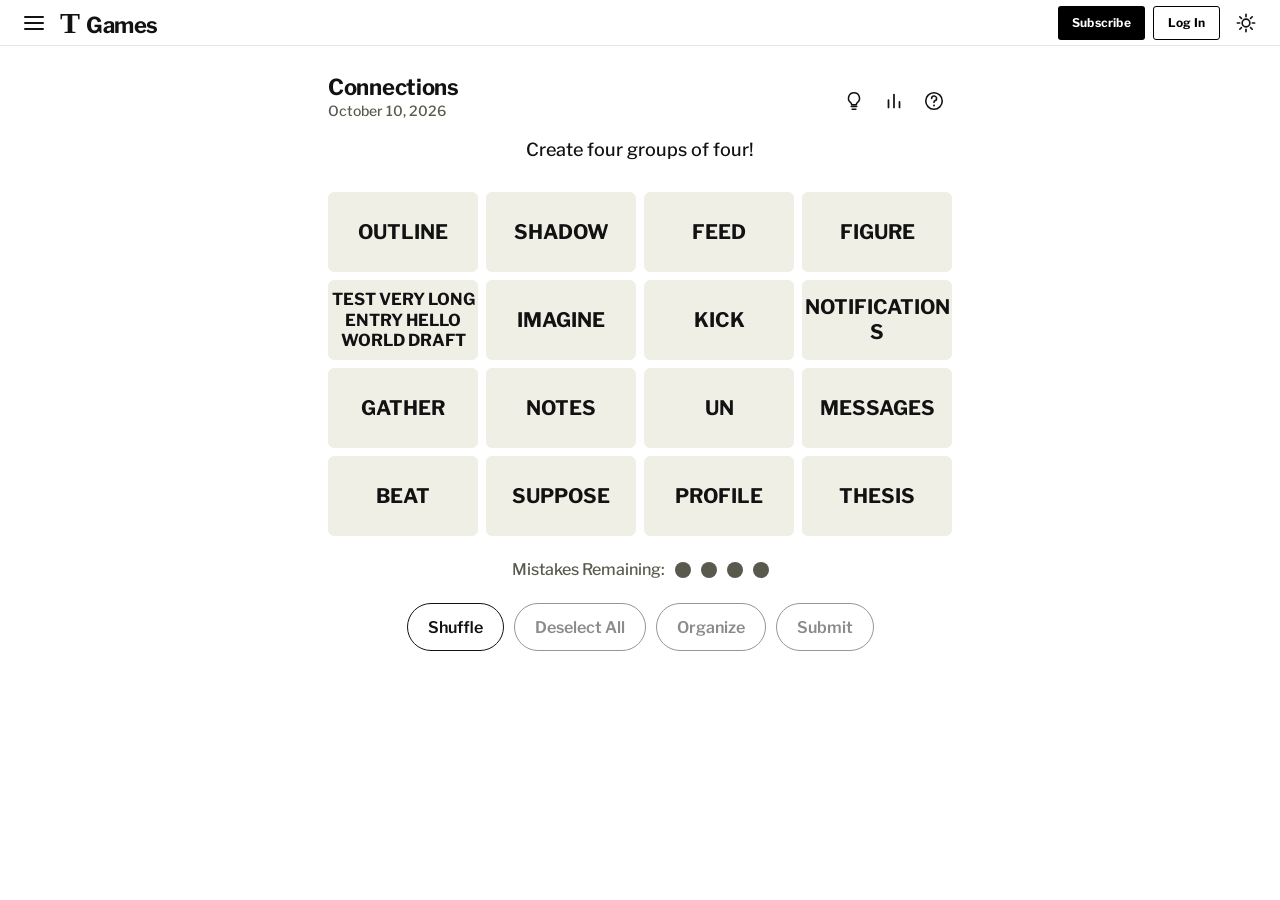
==== index.html @ 7b5198d8 "Add organize control, duplicate guess handling, and update mistake dot rendering Summary of changes:" ====
<!DOCTYPE html>
<html lang="en">
<head>
  <meta charset="UTF-8">
  <meta name="viewport" content="width=device-width, initial-scale=1">
  <title>Connections — The New York Times</title>
  <link rel="stylesheet" href="styles.css">
</head>
<body>
  <header class="topbar">
    <div class="topbar__left">
      <button class="iconbtn" aria-label="Sections menu">
        <svg viewBox="0 0 24 24" width="24" height="24" aria-hidden="true"><path d="M3 6h18M3 12h18M3 18h18" fill="none" stroke="currentColor" stroke-width="2" stroke-linecap="round"/></svg>
      </button>
      <a class="wordmark" href="#">
        <span class="wordmark__t">T</span>
        <span class="wordmark__games">Games</span>
      </a>
    </div>
    <div class="topbar__right">
      <a class="btn btn--subscribe" href="#">Subscribe</a>
      <a class="btn btn--login" href="#">Log In</a>
      <button class="iconbtn" aria-label="Display settings">
        <svg viewBox="0 0 24 24" width="22" height="22" aria-hidden="true"><circle cx="12" cy="12" r="4.2" fill="none" stroke="currentColor" stroke-width="1.8"/><path d="M12 2.5v2.6M12 18.9v2.6M2.5 12h2.6M18.9 12h2.6M5.2 5.2l1.8 1.8M17 17l1.8 1.8M18.8 5.2L17 7M7 17l-1.8 1.8" stroke="currentColor" stroke-width="1.8" stroke-linecap="round"/></svg>
      </button>
    </div>
  </header>

  <main class="page">
    <div class="game-head">
      <div class="game-head__meta">
        <h1 class="game-head__title">Connections</h1>
        <p class="game-head__date" id="date">October 10, 2026</p>
      </div>
      <div class="game-head__actions">
        <button class="iconbtn" aria-label="Hint">
          <svg viewBox="0 0 24 24" width="22" height="22" aria-hidden="true"><path d="M9 18h6M10 21h4M12 3a6 6 0 0 0-3.6 10.8c.6.5 1 1.3 1 2.2h5.2c0-.9.4-1.7 1-2.2A6 6 0 0 0 12 3Z" fill="none" stroke="currentColor" stroke-width="1.7" stroke-linecap="round" stroke-linejoin="round"/></svg>
        </button>
        <button class="iconbtn" aria-label="Statistics">
          <svg viewBox="0 0 24 24" width="22" height="22" aria-hidden="true"><path d="M6 19V11M12 19V5M18 19v-6" fill="none" stroke="currentColor" stroke-width="1.9" stroke-linecap="round"/></svg>
        </button>
        <button class="iconbtn" aria-label="How to play">
          <svg viewBox="0 0 24 24" width="22" height="22" aria-hidden="true"><circle cx="12" cy="12" r="9" fill="none" stroke="currentColor" stroke-width="1.7"/><path d="M9.4 9.3a2.7 2.7 0 1 1 3.6 2.5c-.7.3-1 .9-1 1.6v.3" fill="none" stroke="currentColor" stroke-width="1.7" stroke-linecap="round"/><circle cx="12" cy="17" r="1.05" fill="currentColor"/></svg>
        </button>
      </div>
    </div>

    <article class="board">
      <h2 class="board__prompt">Create four groups of four!</h2>
      <form id="game" class="board__form" autocomplete="off">
        <div class="stack">
          <div id="solved" class="solvedstack" aria-live="polite"></div>
          <div id="tiles" class="grid" role="group" aria-label="Select four items that share something in common"></div>
        </div>
      </form>
      <section class="mistakes">
        <span class="mistakes__label">Mistakes Remaining:</span>
        <span id="dots" class="mistakes__dots" aria-hidden="true"></span>
      </section>
      <section class="controls">
        <button type="button" id="shuffle" class="pill pill--active">Shuffle</button>
        <button type="button" id="deselect" class="pill" disabled>Deselect All</button>
        <button type="button" id="organize" class="pill" disabled>Organize</button>
        <button type="button" id="submit" class="pill" disabled>Submit</button>
      </section>
    </article>
  </main>

  <div id="toast" class="toast" role="status"></div>

  <script type="module" src="app.js"></script>
</body>
</html>
---- styles.css ----
@font-face{font-family:'nyt-franklin';src:url('fonts/franklin/franklin-normal-400.woff2') format('woff2');font-weight:400;font-style:normal;font-display:swap}
@font-face{font-family:'nyt-franklin';src:url('fonts/franklin/franklin-normal-500.woff2') format('woff2');font-weight:500;font-style:normal;font-display:swap}
@font-face{font-family:'nyt-franklin';src:url('fonts/franklin/franklin-normal-600.woff2') format('woff2');font-weight:600;font-style:normal;font-display:swap}
@font-face{font-family:'nyt-franklin';src:url('fonts/franklin/franklin-normal-700.woff2') format('woff2');font-weight:700;font-style:normal;font-display:swap}
@font-face{font-family:'Libre Franklin';src:url('fonts/libre-franklin/libre-franklin.woff2') format('woff2');font-weight:100 900;font-style:normal;font-display:swap}

:root{
  --franklin:'nyt-franklin','Libre Franklin',Arial,Helvetica,sans-serif;
  --board:624px;
  --tile-bg:#EFEFE6;
  --tile-fg:#121212;
  --tile-sel:#5A594E;
  --tile-sel-fg:#F8F8F8;
  --ink:#121212;
  --muted:#5A594E;
  --muted-2:#8B8B8B;
  --line:#979797;
  --hair:#E6E6E1;
}

*{box-sizing:border-box}
html,body{margin:0;padding:0}
body{
  background:#fff;
  color:var(--ink);
  font-family:var(--franklin);
  -webkit-font-smoothing:antialiased;
  text-rendering:optimizeLegibility;
}
button{font-family:inherit}

/* ---------- top bar ---------- */
.topbar{
  display:flex;align-items:center;justify-content:space-between;
  padding:0 16px;height:46px;border-bottom:1px solid var(--hair);
}
.topbar__left,.topbar__right{display:flex;align-items:center;gap:8px}
.iconbtn{
  display:inline-flex;align-items:center;justify-content:center;
  width:36px;height:36px;border:0;border-radius:50%;background:none;color:var(--ink);
  cursor:pointer;
}
.iconbtn:hover{background:#f2f2f0}
.wordmark{display:flex;align-items:baseline;gap:7px;text-decoration:none;color:var(--ink)}
.wordmark__t{
  font-family:Georgia,'Times New Roman',serif;font-weight:700;font-size:30px;line-height:1;
  letter-spacing:-1px;
}
.wordmark__games{font-family:var(--franklin);font-weight:700;font-size:22px;letter-spacing:-.5px}
.btn{
  display:inline-flex;align-items:center;justify-content:center;
  height:34px;padding:0 14px;border-radius:3px;text-decoration:none;
  font-size:12px;font-weight:700;letter-spacing:.2px;
}
.btn--subscribe{background:#000;color:#fff}
.btn--login{border:1px solid #000;color:#000;background:#fff}

/* ---------- layout ---------- */
.page{width:min(624px,calc(100% - 32px));margin:0 auto;padding:16px 0 64px}
.game-head{display:flex;align-items:flex-end;justify-content:space-between;margin:12px 0 20px}
.game-head__meta{margin:0}
.game-head__title{font-size:22px;font-weight:700;margin:0;letter-spacing:-.3px}
.game-head__date{font-size:14px;font-weight:500;color:var(--muted);margin:2px 0 0}
.game-head__actions{display:flex;gap:4px}

/* ---------- board ---------- */
.board{display:flex;flex-direction:column;align-items:center}
.board__prompt{font-size:18px;font-weight:500;color:var(--ink);margin:0 0 24px;text-align:center}
.board__form{width:100%;max-width:var(--board);margin:0}
.stack{display:flex;flex-direction:column;gap:8px;width:100%}
.solvedstack{display:flex;flex-direction:column;gap:8px}

.grid{display:grid;grid-template-columns:repeat(4,1fr);gap:8px}
.tile{
  height:80px;border:0;border-radius:6px;background:var(--tile-bg);color:var(--tile-fg);
  display:flex;align-items:center;justify-content:center;text-align:center;
  font-size:20px;font-weight:700;line-height:1.25;text-transform:uppercase;
  cursor:pointer;user-select:none;padding:0;
  overflow:hidden;overflow-wrap:anywhere;
  transition:background .12s ease,color .12s ease,transform .05s ease;
}
.tile:hover{background:#e4e4d8}
.tile.is-selected{background:var(--tile-sel);color:var(--tile-sel-fg)}
.tile:active{transform:scale(.98)}

/* ---------- solved category ---------- */
.solved{
  height:80px;border-radius:6px;width:100%;
  display:flex;flex-direction:column;align-items:center;justify-content:center;
  text-align:center;text-transform:uppercase;color:var(--ink);
  animation:pop .32s cubic-bezier(.2,1.4,.4,1) both;
}
.solved__title{font-size:20px;font-weight:700;line-height:25px;width:100%}
.solved__words{font-size:20px;font-weight:500;line-height:25px;margin-top:1px;width:100%;white-space:nowrap}
.solved--reveal{opacity:.92}
@keyframes pop{0%{transform:scale(.7);opacity:0}60%{transform:scale(1.02)}100%{transform:scale(1);opacity:1}}
.tile.shake{animation:shake .2s ease-in 1}
@keyframes shake{0%,100%{transform:translateX(0)}25%{transform:translateX(-5px)}75%{transform:translateX(5px)}}

/* ---------- mistakes ---------- */
.mistakes{display:flex;align-items:center;justify-content:center;margin:24px 0;color:var(--muted);font-size:16px;font-weight:500}
.mistakes__dots{display:flex;gap:10px;margin-left:10px}
.dot{width:16px;height:16px;border-radius:9999px;background:var(--muted)}

/* ---------- controls ---------- */
.controls{display:flex;gap:10px;justify-content:center}
.pill{
  height:48px;padding:0 20px;border-radius:32px;background:#fff;border:1px solid var(--line);
  color:var(--muted-2);font-size:16px;font-weight:600;cursor:pointer;
  display:inline-flex;align-items:center;justify-content:center;
}
.pill.is-active{color:var(--ink);border-color:var(--ink)}
.pill:disabled{cursor:default}
.pill:not(:disabled):active{transform:scale(.97)}

/* ---------- toast ---------- */
.toast{
  position:fixed;left:50%;bottom:40px;transform:translate(-50%,20px);
  background:#fff;color:var(--ink);font-size:16px;font-weight:700;
  padding:12px 22px;border-radius:27px;border:1px solid var(--hair);
  box-shadow:0 4px 22px rgba(0,0,0,.12);opacity:0;pointer-events:none;
  transition:opacity .2s ease,transform .2s ease;
}
.toast.show{opacity:1;transform:translate(-50%,0)}

@media (max-width:680px){
  .game-head{flex-direction:column;align-items:flex-start;gap:8px}
}
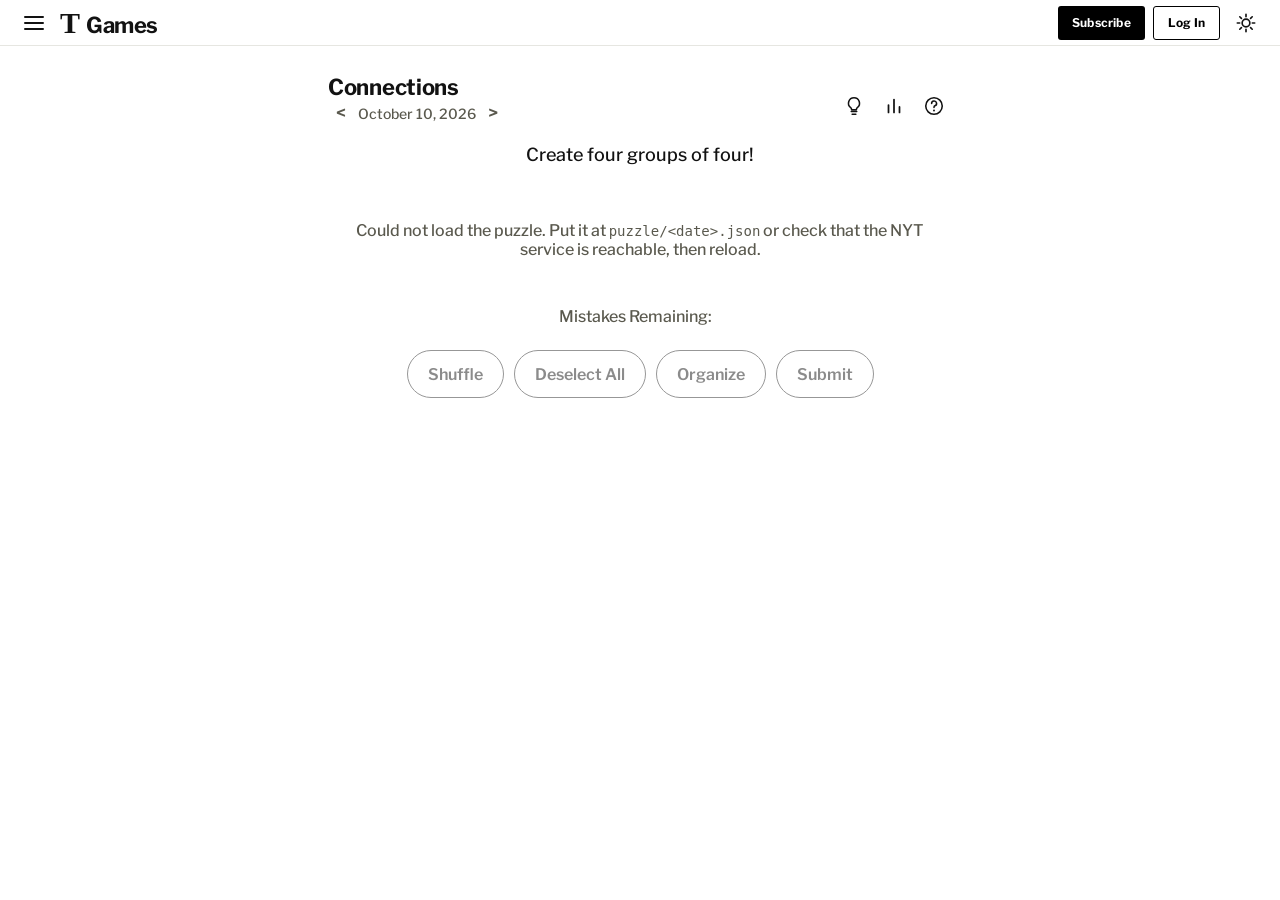
==== commit 0dc7c35e: "Add navigation buttons for previous and next puzzles, implement puzzle fetching and caching, and enh" ====
--- a/index.html
+++ b/index.html
@@ -30,7 +30,11 @@
     <div class="game-head">
       <div class="game-head__meta">
         <h1 class="game-head__title">Connections</h1>
-        <p class="game-head__date" id="date">October 10, 2026</p>
+        <div class="game-head__date">
+          <button type="button" class="date-nav" id="prev" aria-label="Previous puzzle">&lt;</button>
+          <span id="date">October 10, 2026</span>
+          <button type="button" class="date-nav" id="next" aria-label="Next puzzle">&gt;</button>
+        </div>
       </div>
       <div class="game-head__actions">
         <button class="iconbtn" aria-label="Hint">
--- a/styles.css
+++ b/styles.css
@@ -60,7 +60,9 @@
 .game-head{display:flex;align-items:flex-end;justify-content:space-between;margin:12px 0 20px}
 .game-head__meta{margin:0}
 .game-head__title{font-size:22px;font-weight:700;margin:0;letter-spacing:-.3px}
-.game-head__date{font-size:14px;font-weight:500;color:var(--muted);margin:2px 0 0}
+.game-head__date{display:flex;align-items:center;gap:4px;font-size:14px;font-weight:500;color:var(--muted);margin:2px 0 0}
+.date-nav{background:none;border:0;padding:2px 8px;color:var(--muted);font:600 18px var(--franklin);line-height:1;cursor:pointer;border-radius:4px}
+.date-nav:hover{background:#f2f2f0;color:var(--ink)}
 .game-head__actions{display:flex;gap:4px}
 
 /* ---------- board ---------- */
@@ -112,6 +114,8 @@
 .pill.is-active{color:var(--ink);border-color:var(--ink)}
 .pill:disabled{cursor:default}
 .pill:not(:disabled):active{transform:scale(.97)}
+.load-error{grid-column:1/-1;color:var(--muted);font-size:16px;font-weight:500;text-align:center;padding:24px 0}
+.load-error code{font-size:14px}
 
 /* ---------- toast ---------- */
 .toast{
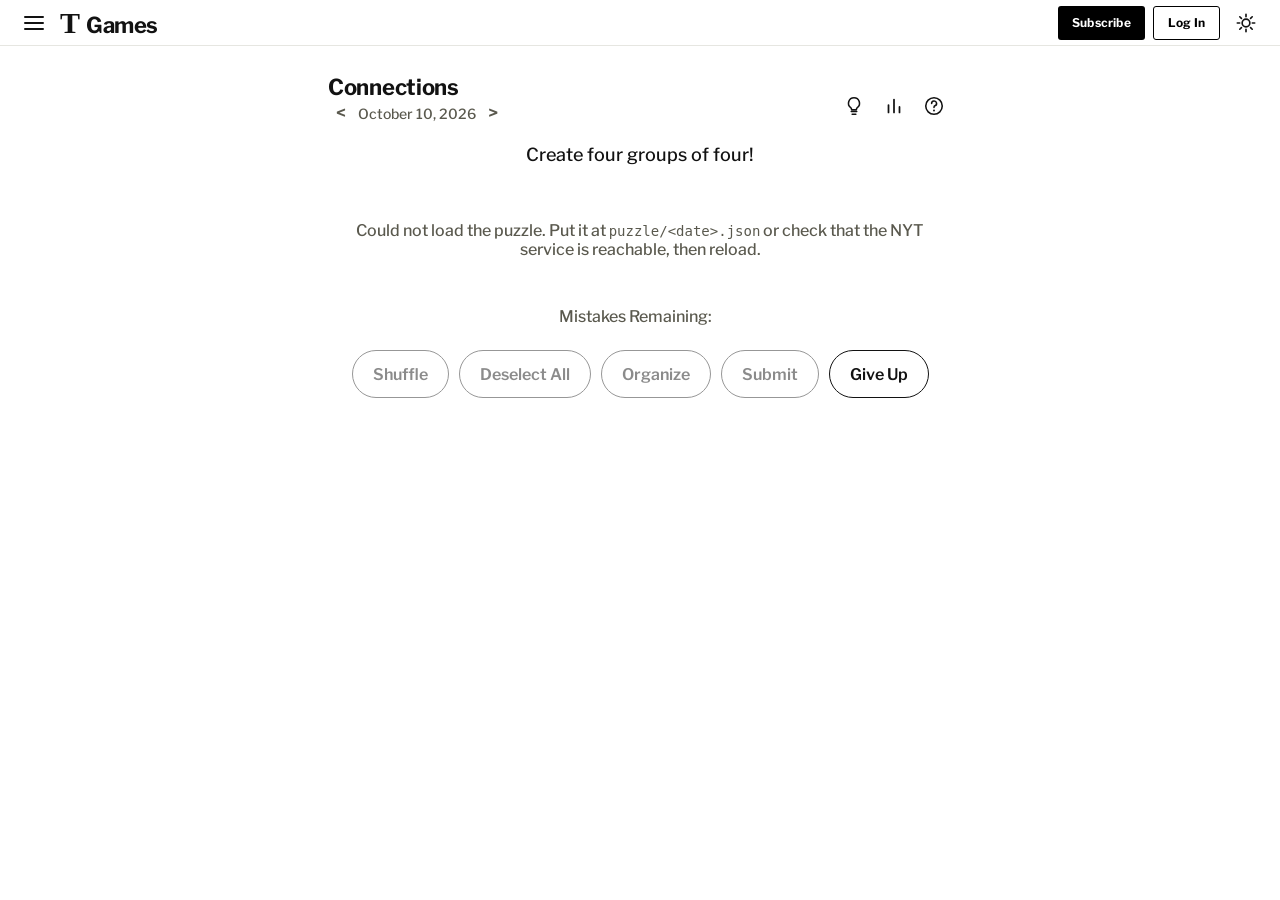
==== commit a8c846d6: "keep playing" ====
--- a/index.html
+++ b/index.html
@@ -40,7 +40,7 @@
         <button class="iconbtn" aria-label="Hint">
           <svg viewBox="0 0 24 24" width="22" height="22" aria-hidden="true"><path d="M9 18h6M10 21h4M12 3a6 6 0 0 0-3.6 10.8c.6.5 1 1.3 1 2.2h5.2c0-.9.4-1.7 1-2.2A6 6 0 0 0 12 3Z" fill="none" stroke="currentColor" stroke-width="1.7" stroke-linecap="round" stroke-linejoin="round"/></svg>
         </button>
-        <button class="iconbtn" aria-label="Statistics">
+        <button class="iconbtn" id="stats-btn" aria-label="Statistics">
           <svg viewBox="0 0 24 24" width="22" height="22" aria-hidden="true"><path d="M6 19V11M12 19V5M18 19v-6" fill="none" stroke="currentColor" stroke-width="1.9" stroke-linecap="round"/></svg>
         </button>
         <button class="iconbtn" aria-label="How to play">
@@ -66,12 +66,31 @@
         <button type="button" id="deselect" class="pill" disabled>Deselect All</button>
         <button type="button" id="organize" class="pill" disabled>Organize</button>
         <button type="button" id="submit" class="pill" disabled>Submit</button>
+        <button type="button" id="giveup" class="pill pill--giveup" hidden>Give Up</button>
       </section>
     </article>
   </main>
 
   <div id="toast" class="toast" role="status"></div>
 
+  <div id="results-modal" class="modal-backdrop" aria-hidden="true" hidden>
+    <div class="modal" role="dialog" aria-modal="true" aria-labelledby="modal-title">
+      <div class="modal__header">
+        <h2 id="modal-title" class="modal__title">Nice try!</h2>
+        <button type="button" id="modal-close" class="modal__close" aria-label="Close dialog">
+          <svg viewBox="0 0 24 24" width="20" height="20" aria-hidden="true">
+            <path d="M18 6L6 18M6 6l12 12" fill="none" stroke="currentColor" stroke-width="2.6" stroke-linecap="round"/>
+          </svg>
+        </button>
+      </div>
+      <div id="modal-grid" class="modal__grid"></div>
+      <div class="modal__actions">
+        <button type="button" id="modal-share" class="modal-btn modal-btn--share">Share</button>
+        <button type="button" id="modal-continue" class="modal-btn modal-btn--continue">Continue Playing</button>
+      </div>
+    </div>
+  </div>
+
   <script type="module" src="app.js"></script>
 </body>
 </html>
--- a/styles.css
+++ b/styles.css
@@ -124,8 +124,56 @@
   padding:12px 22px;border-radius:27px;border:1px solid var(--hair);
   box-shadow:0 4px 22px rgba(0,0,0,.12);opacity:0;pointer-events:none;
   transition:opacity .2s ease,transform .2s ease;
+  z-index:300;
 }
 .toast.show{opacity:1;transform:translate(-50%,0)}
+
+/* ---------- results modal ---------- */
+.modal-backdrop{
+  position:fixed;inset:0;background:rgba(0,0,0,.45);
+  display:flex;align-items:center;justify-content:center;
+  z-index:200;padding:16px;
+}
+.modal-backdrop[hidden]{display:none}
+
+.modal{
+  background:#fff;border-radius:16px;padding:22px 24px 26px;
+  width:100%;max-width:340px;box-shadow:0 12px 36px rgba(0,0,0,.22);
+  display:flex;flex-direction:column;
+}
+.modal__header{display:flex;align-items:center;justify-content:space-between}
+.modal__title{font-size:24px;font-weight:700;margin:0;letter-spacing:-.3px;color:var(--ink)}
+.modal__close{
+  background:none;border:0;padding:4px;cursor:pointer;color:var(--ink);
+  display:inline-flex;align-items:center;justify-content:center;border-radius:50%;
+}
+.modal__close:hover{background:#f2f2f0}
+
+.modal__grid{
+  display:grid;grid-template-columns:repeat(4,42px);gap:8px;
+  justify-content:center;margin:26px auto 30px;
+}
+.modal__cell{
+  width:42px;height:42px;border-radius:8px;
+}
+.modal__cell--0{background:#FFDB58}
+.modal__cell--1{background:#50C878}
+.modal__cell--2{background:#468FEA}
+.modal__cell--3{background:#BA81C5}
+
+.modal__actions{display:flex;align-items:center;justify-content:center;gap:12px}
+.modal-btn{
+  height:46px;padding:0 22px;border-radius:32px;font-size:16px;font-weight:700;
+  display:inline-flex;align-items:center;justify-content:center;cursor:pointer;
+  user-select:none;transition:transform .05s ease;
+}
+.modal-btn:active{transform:scale(.97)}
+.modal-btn--share{background:#fff;border:1.5px solid #000;color:#000}
+.modal-btn--share:hover{background:#f8f8f8}
+.modal-btn--continue{background:#000;border:1.5px solid #000;color:#fff}
+.modal-btn--continue:hover{background:#222}
+
+.pill--giveup:not(:disabled){color:var(--ink);border-color:var(--ink)}
 
 @media (max-width:680px){
   .game-head{flex-direction:column;align-items:flex-start;gap:8px}
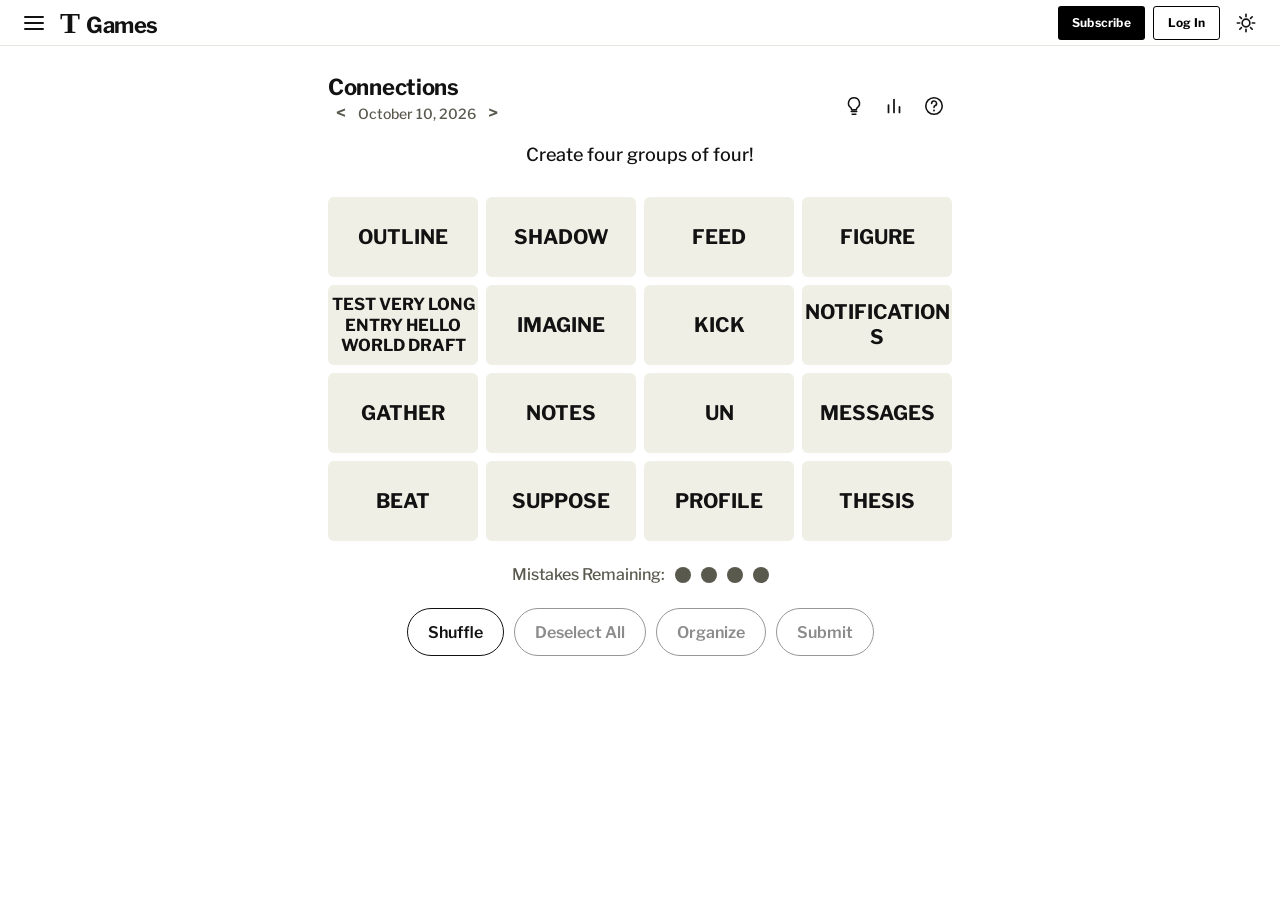
==== commit 429e0c41: "feat: implement game progress saving, preserve solved order, and UI improvements This commit introdu" ====
--- a/index.html
+++ b/index.html
@@ -66,7 +66,9 @@
         <button type="button" id="deselect" class="pill" disabled>Deselect All</button>
         <button type="button" id="organize" class="pill" disabled>Organize</button>
         <button type="button" id="submit" class="pill" disabled>Submit</button>
-        <button type="button" id="giveup" class="pill pill--giveup" hidden>Give Up</button>
+      </section>
+      <section class="controls-sub" id="giveup-row" hidden>
+        <button type="button" id="giveup" class="pill pill--giveup">Give Up</button>
       </section>
     </article>
   </main>
--- a/styles.css
+++ b/styles.css
@@ -90,6 +90,8 @@
   height:80px;border-radius:6px;width:100%;
   display:flex;flex-direction:column;align-items:center;justify-content:center;
   text-align:center;text-transform:uppercase;color:var(--ink);
+}
+.solved.pop{
   animation:pop .32s cubic-bezier(.2,1.4,.4,1) both;
 }
 .solved__title{font-size:20px;font-weight:700;line-height:25px;width:100%}
@@ -173,7 +175,11 @@
 .modal-btn--continue{background:#000;border:1.5px solid #000;color:#fff}
 .modal-btn--continue:hover{background:#222}
 
-.pill--giveup:not(:disabled){color:var(--ink);border-color:var(--ink)}
+.controls-sub{display:flex;justify-content:center;margin-top:12px;width:100%}
+.controls-sub[hidden]{display:none}
+
+.pill--giveup{border-color:var(--ink);color:var(--ink);font-weight:600}
+.pill--giveup:hover{background:#f2f2f0}
 
 @media (max-width:680px){
   .game-head{flex-direction:column;align-items:flex-start;gap:8px}
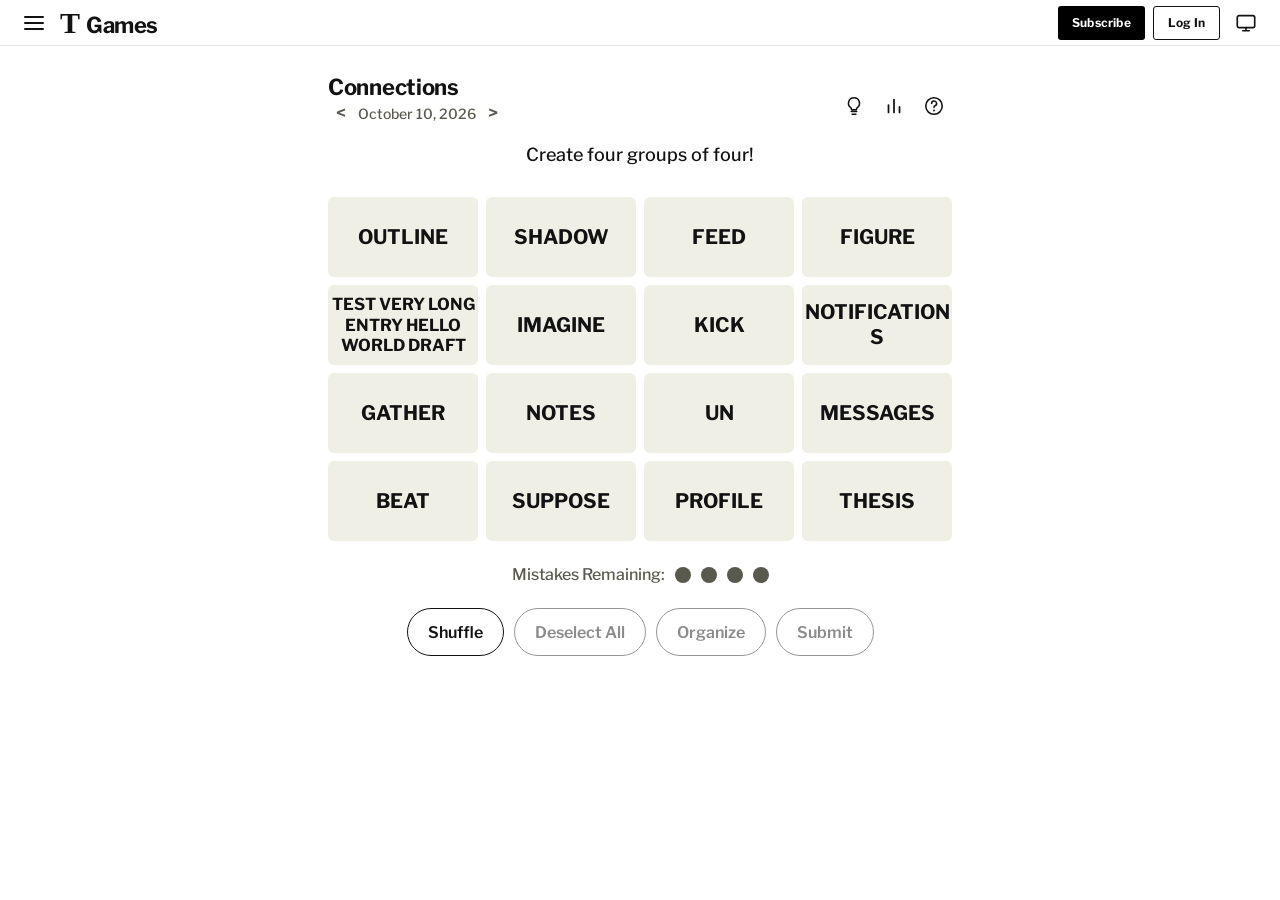
==== commit b9c86c13: "Add theme toggle and rework results modal Theme button cycles System/Light/Dark, persisted, System b" ====
--- a/index.html
+++ b/index.html
@@ -1,5 +1,5 @@
 <!DOCTYPE html>
-<html lang="en">
+<html lang="en" data-theme="system">
 <head>
   <meta charset="UTF-8">
   <meta name="viewport" content="width=device-width, initial-scale=1">
@@ -20,8 +20,8 @@
     <div class="topbar__right">
       <a class="btn btn--subscribe" href="#">Subscribe</a>
       <a class="btn btn--login" href="#">Log In</a>
-      <button class="iconbtn" aria-label="Display settings">
-        <svg viewBox="0 0 24 24" width="22" height="22" aria-hidden="true"><circle cx="12" cy="12" r="4.2" fill="none" stroke="currentColor" stroke-width="1.8"/><path d="M12 2.5v2.6M12 18.9v2.6M2.5 12h2.6M18.9 12h2.6M5.2 5.2l1.8 1.8M17 17l1.8 1.8M18.8 5.2L17 7M7 17l-1.8 1.8" stroke="currentColor" stroke-width="1.8" stroke-linecap="round"/></svg>
+      <button class="iconbtn" id="theme-btn" aria-label="Theme: System" title="Theme: System">
+        <svg viewBox="0 0 24 24" width="22" height="22" aria-hidden="true"><rect x="2.5" y="4" width="19" height="13" rx="2" fill="none" stroke="currentColor" stroke-width="1.8"/><path d="M8.5 20.5h7M12 17v3.5" stroke="currentColor" stroke-width="1.8" stroke-linecap="round"/></svg>
       </button>
     </div>
   </header>
@@ -88,6 +88,7 @@
       <div id="modal-grid" class="modal__grid"></div>
       <div class="modal__actions">
         <button type="button" id="modal-share" class="modal-btn modal-btn--share">Share</button>
+        <button type="button" id="modal-share-guesses" class="modal-btn modal-btn--guesses" hidden>Share Guesses</button>
         <button type="button" id="modal-continue" class="modal-btn modal-btn--continue">Continue Playing</button>
       </div>
     </div>
--- a/styles.css
+++ b/styles.css
@@ -7,21 +7,74 @@
 :root{
   --franklin:'nyt-franklin','Libre Franklin',Arial,Helvetica,sans-serif;
   --board:624px;
+  --page-bg:#fff;
+  --surface:#fff;
+  --hover:#f2f2f0;
   --tile-bg:#EFEFE6;
+  --tile-hover:#e4e4d8;
   --tile-fg:#121212;
   --tile-sel:#5A594E;
   --tile-sel-fg:#F8F8F8;
+  --solved-fg:#121212;
   --ink:#121212;
   --muted:#5A594E;
   --muted-2:#8B8B8B;
   --line:#979797;
   --hair:#E6E6E1;
+  --primary:#000;
+  --primary-fg:#fff;
+  --primary-hover:#222;
+  --share-hover:#f8f8f8;
+}
+
+:root[data-theme="dark"]{
+  --page-bg:#121212;
+  --surface:#1f1f1f;
+  --hover:#2e2e2e;
+  --tile-bg:#2b2b26;
+  --tile-hover:#3a3a35;
+  --tile-fg:#F8F8F8;
+  --tile-sel:#5A594E;
+  --tile-sel-fg:#F8F8F8;
+  --solved-fg:#121212;
+  --ink:#F8F8F8;
+  --muted:#C7C7BF;
+  --muted-2:#8B8B8B;
+  --line:#5A5A5A;
+  --hair:#33332F;
+  --primary:#F8F8F8;
+  --primary-fg:#121212;
+  --primary-hover:#dcdcdc;
+  --share-hover:#2e2e2e;
+}
+
+@media (prefers-color-scheme: dark){
+  :root[data-theme="system"]{
+    --page-bg:#121212;
+    --surface:#1f1f1f;
+    --hover:#2e2e2e;
+    --tile-bg:#2b2b26;
+    --tile-hover:#3a3a35;
+    --tile-fg:#F8F8F8;
+    --tile-sel:#5A594E;
+    --tile-sel-fg:#F8F8F8;
+    --solved-fg:#121212;
+    --ink:#F8F8F8;
+    --muted:#C7C7BF;
+    --muted-2:#8B8B8B;
+    --line:#5A5A5A;
+    --hair:#33332F;
+    --primary:#F8F8F8;
+    --primary-fg:#121212;
+    --primary-hover:#dcdcdc;
+    --share-hover:#2e2e2e;
+  }
 }
 
 *{box-sizing:border-box}
 html,body{margin:0;padding:0}
 body{
-  background:#fff;
+  background:var(--page-bg);
   color:var(--ink);
   font-family:var(--franklin);
   -webkit-font-smoothing:antialiased;
@@ -40,7 +93,7 @@
   width:36px;height:36px;border:0;border-radius:50%;background:none;color:var(--ink);
   cursor:pointer;
 }
-.iconbtn:hover{background:#f2f2f0}
+.iconbtn:hover{background:var(--hover)}
 .wordmark{display:flex;align-items:baseline;gap:7px;text-decoration:none;color:var(--ink)}
 .wordmark__t{
   font-family:Georgia,'Times New Roman',serif;font-weight:700;font-size:30px;line-height:1;
@@ -52,8 +105,8 @@
   height:34px;padding:0 14px;border-radius:3px;text-decoration:none;
   font-size:12px;font-weight:700;letter-spacing:.2px;
 }
-.btn--subscribe{background:#000;color:#fff}
-.btn--login{border:1px solid #000;color:#000;background:#fff}
+.btn--subscribe{background:var(--primary);color:var(--primary-fg)}
+.btn--login{border:1px solid var(--ink);color:var(--ink);background:var(--surface)}
 
 /* ---------- layout ---------- */
 .page{width:min(624px,calc(100% - 32px));margin:0 auto;padding:16px 0 64px}
@@ -62,7 +115,7 @@
 .game-head__title{font-size:22px;font-weight:700;margin:0;letter-spacing:-.3px}
 .game-head__date{display:flex;align-items:center;gap:4px;font-size:14px;font-weight:500;color:var(--muted);margin:2px 0 0}
 .date-nav{background:none;border:0;padding:2px 8px;color:var(--muted);font:600 18px var(--franklin);line-height:1;cursor:pointer;border-radius:4px}
-.date-nav:hover{background:#f2f2f0;color:var(--ink)}
+.date-nav:hover{background:var(--hover);color:var(--ink)}
 .game-head__actions{display:flex;gap:4px}
 
 /* ---------- board ---------- */
@@ -81,7 +134,7 @@
   overflow:hidden;overflow-wrap:anywhere;
   transition:background .12s ease,color .12s ease,transform .05s ease;
 }
-.tile:hover{background:#e4e4d8}
+.tile:hover{background:var(--tile-hover)}
 .tile.is-selected{background:var(--tile-sel);color:var(--tile-sel-fg)}
 .tile:active{transform:scale(.98)}
 
@@ -89,7 +142,7 @@
 .solved{
   height:80px;border-radius:6px;width:100%;
   display:flex;flex-direction:column;align-items:center;justify-content:center;
-  text-align:center;text-transform:uppercase;color:var(--ink);
+  text-align:center;text-transform:uppercase;color:var(--solved-fg);
 }
 .solved.pop{
   animation:pop .32s cubic-bezier(.2,1.4,.4,1) both;
@@ -109,7 +162,7 @@
 /* ---------- controls ---------- */
 .controls{display:flex;gap:10px;justify-content:center}
 .pill{
-  height:48px;padding:0 20px;border-radius:32px;background:#fff;border:1px solid var(--line);
+  height:48px;padding:0 20px;border-radius:32px;background:var(--surface);border:1px solid var(--line);
   color:var(--muted-2);font-size:16px;font-weight:600;cursor:pointer;
   display:inline-flex;align-items:center;justify-content:center;
 }
@@ -122,7 +175,7 @@
 /* ---------- toast ---------- */
 .toast{
   position:fixed;left:50%;bottom:40px;transform:translate(-50%,20px);
-  background:#fff;color:var(--ink);font-size:16px;font-weight:700;
+  background:var(--surface);color:var(--ink);font-size:16px;font-weight:700;
   padding:12px 22px;border-radius:27px;border:1px solid var(--hair);
   box-shadow:0 4px 22px rgba(0,0,0,.12);opacity:0;pointer-events:none;
   transition:opacity .2s ease,transform .2s ease;
@@ -139,8 +192,8 @@
 .modal-backdrop[hidden]{display:none}
 
 .modal{
-  background:#fff;border-radius:16px;padding:22px 24px 26px;
-  width:100%;max-width:340px;box-shadow:0 12px 36px rgba(0,0,0,.22);
+  background:var(--surface);border-radius:16px;padding:22px 24px 26px;
+  width:100%;max-width:380px;box-shadow:0 12px 36px rgba(0,0,0,.22);
   display:flex;flex-direction:column;
 }
 .modal__header{display:flex;align-items:center;justify-content:space-between}
@@ -149,19 +202,31 @@
   background:none;border:0;padding:4px;cursor:pointer;color:var(--ink);
   display:inline-flex;align-items:center;justify-content:center;border-radius:50%;
 }
-.modal__close:hover{background:#f2f2f0}
+.modal__close:hover{background:var(--hover)}
 
 .modal__grid{
-  display:grid;grid-template-columns:repeat(4,42px);gap:8px;
-  justify-content:center;margin:26px auto 30px;
+  display:flex;flex-direction:column;gap:8px;
+  width:100%;margin:22px auto 26px;max-height:56vh;overflow-y:auto;
+}
+.modal__guess{width:100%;border-radius:6px;overflow:hidden}
+.modal__guess--category{
+  min-height:56px;padding:7px 10px;
+  display:flex;flex-direction:column;align-items:center;justify-content:center;
+  text-align:center;text-transform:uppercase;color:var(--solved-fg);
+}
+.modal__guess--split{display:flex;gap:6px}
+.modal__guess-title{font-size:13px;font-weight:700;line-height:17px;width:100%}
+.modal__guess-words{
+  font-size:13px;font-weight:500;line-height:17px;margin-top:1px;
+  width:100%;overflow-wrap:anywhere;
 }
 .modal__cell{
-  width:42px;height:42px;border-radius:8px;
-}
-.modal__cell--0{background:#FFDB58}
-.modal__cell--1{background:#50C878}
-.modal__cell--2{background:#468FEA}
-.modal__cell--3{background:#BA81C5}
+  flex:1;min-width:0;min-height:56px;border-radius:6px;padding:6px 4px;
+  display:flex;align-items:center;justify-content:center;text-align:center;
+  font-size:12px;font-weight:700;line-height:15px;text-transform:uppercase;
+  overflow-wrap:anywhere;color:var(--solved-fg);
+}
+.modal__cell--neutral{background:var(--tile-bg);color:var(--tile-fg)}
 
 .modal__actions{display:flex;align-items:center;justify-content:center;gap:12px}
 .modal-btn{
@@ -169,17 +234,18 @@
   display:inline-flex;align-items:center;justify-content:center;cursor:pointer;
   user-select:none;transition:transform .05s ease;
 }
+.modal-btn[hidden]{display:none}
 .modal-btn:active{transform:scale(.97)}
-.modal-btn--share{background:#fff;border:1.5px solid #000;color:#000}
-.modal-btn--share:hover{background:#f8f8f8}
-.modal-btn--continue{background:#000;border:1.5px solid #000;color:#fff}
-.modal-btn--continue:hover{background:#222}
+.modal-btn--share{background:var(--surface);border:1.5px solid var(--ink);color:var(--ink)}
+.modal-btn--share:hover{background:var(--share-hover)}
+.modal-btn--continue,.modal-btn--guesses{background:var(--primary);border:1.5px solid var(--primary);color:var(--primary-fg)}
+.modal-btn--continue:hover,.modal-btn--guesses:hover{background:var(--primary-hover)}
 
 .controls-sub{display:flex;justify-content:center;margin-top:12px;width:100%}
 .controls-sub[hidden]{display:none}
 
 .pill--giveup{border-color:var(--ink);color:var(--ink);font-weight:600}
-.pill--giveup:hover{background:#f2f2f0}
+.pill--giveup:hover{background:var(--hover)}
 
 @media (max-width:680px){
   .game-head{flex-direction:column;align-items:flex-start;gap:8px}
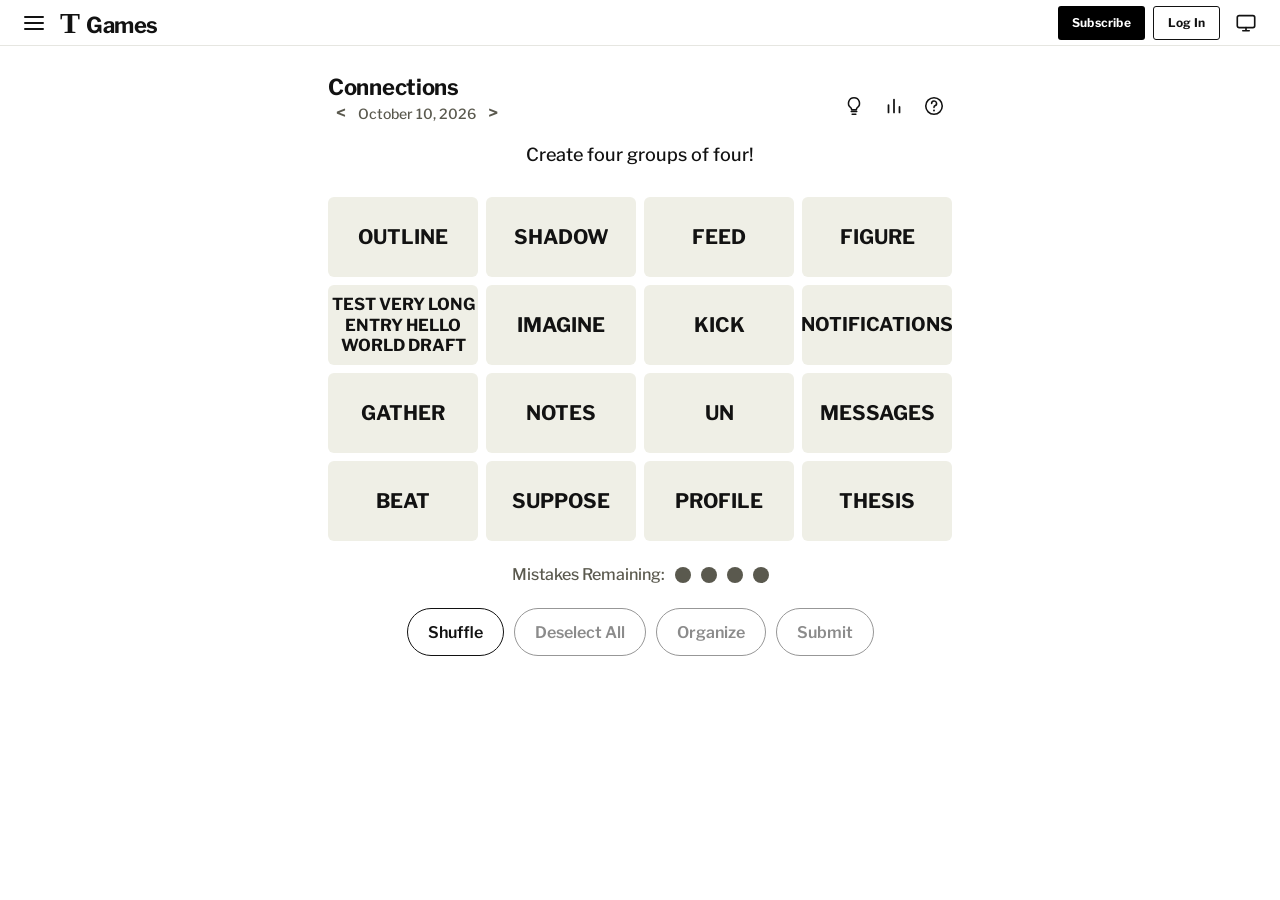
==== commit 2d047123: "Add games drawer and split app.js into focused modules Games drawer: - Add a left-hand games drawer " ====
--- a/index.html
+++ b/index.html
@@ -9,7 +9,7 @@
 <body>
   <header class="topbar">
     <div class="topbar__left">
-      <button class="iconbtn" aria-label="Sections menu">
+      <button class="iconbtn" id="games-btn" aria-label="All games" aria-expanded="false" aria-controls="games-drawer">
         <svg viewBox="0 0 24 24" width="24" height="24" aria-hidden="true"><path d="M3 6h18M3 12h18M3 18h18" fill="none" stroke="currentColor" stroke-width="2" stroke-linecap="round"/></svg>
       </button>
       <a class="wordmark" href="#">
@@ -25,6 +25,56 @@
       </button>
     </div>
   </header>
+
+  <div id="games-backdrop" class="games-backdrop" hidden></div>
+  <aside id="games-drawer" class="games-drawer" aria-label="All games" aria-hidden="true" hidden>
+    <div class="games-drawer__head">
+      <span class="games-drawer__title">Games</span>
+      <button type="button" class="games-drawer__close" id="games-close" aria-label="Close games menu">
+        <svg viewBox="0 0 24 24" width="22" height="22" aria-hidden="true"><path d="M18 6L6 18M6 6l12 12" fill="none" stroke="currentColor" stroke-width="2.4" stroke-linecap="round"/></svg>
+      </button>
+    </div>
+    <nav class="games-list" aria-label="Games">
+      <a href="./" class="game-card" data-game="connections" aria-current="page">
+        <span class="game-card__icon">
+          <svg viewBox="0 0 96 96" aria-hidden="true">
+            <rect x="4" y="4" width="88" height="88" rx="10" fill="#F7F7F2"/>
+            <g stroke="#121212" stroke-width="3" stroke-linejoin="round">
+              <rect x="12" y="12" width="44" height="15" rx="3" fill="#BA81C5"/>
+              <rect x="60" y="12" width="24" height="15" rx="3" fill="#BA81C5"/>
+              <rect x="12" y="31" width="24" height="15" rx="3" fill="#BA81C5"/>
+              <rect x="40" y="31" width="44" height="15" rx="3" fill="#BA81C5"/>
+              <rect x="12" y="50" width="44" height="15" rx="3" fill="#BA81C5"/>
+              <rect x="60" y="50" width="24" height="15" rx="3" fill="#BA81C5"/>
+              <rect x="12" y="69" width="24" height="15" rx="3" fill="#BA81C5"/>
+              <rect x="40" y="69" width="44" height="15" rx="3" fill="#BA81C5"/>
+            </g>
+          </svg>
+        </span>
+        <span class="game-card__copy">
+          <span class="game-card__title">Connections</span>
+          <span class="game-card__desc">Group words that share a common thread.</span>
+        </span>
+      </a>
+      <a href="#" class="game-card" data-game="odd-one" data-coming-soon>
+        <span class="game-card__icon">
+          <svg viewBox="0 0 96 96" aria-hidden="true">
+            <rect x="4" y="4" width="88" height="88" rx="10" fill="#F7F7F2"/>
+            <g stroke="#121212" stroke-width="3" stroke-linejoin="round">
+              <rect x="18" y="18" width="24" height="24" rx="5" fill="#BA81C5"/>
+              <rect x="54" y="18" width="24" height="24" rx="5" fill="#BA81C5"/>
+              <rect x="18" y="54" width="24" height="24" rx="5" fill="#BA81C5"/>
+              <rect x="54" y="54" width="24" height="24" rx="5" fill="#F9DF6D"/>
+            </g>
+          </svg>
+        </span>
+        <span class="game-card__copy">
+          <span class="game-card__title">Odd One</span>
+          <span class="game-card__desc">Find the odd word.</span>
+        </span>
+      </a>
+    </nav>
+  </aside>
 
   <main class="page">
     <div class="game-head">
--- a/styles.css
+++ b/styles.css
@@ -108,6 +108,55 @@
 .btn--subscribe{background:var(--primary);color:var(--primary-fg)}
 .btn--login{border:1px solid var(--ink);color:var(--ink);background:var(--surface)}
 
+/* ---------- games drawer ---------- */
+body.drawer-open{overflow:hidden}
+.games-backdrop{
+  position:fixed;inset:0;z-index:240;background:rgba(0,0,0,.45);
+  opacity:0;transition:opacity .22s ease;
+}
+.games-backdrop[hidden]{display:none}
+.games-backdrop.is-open{opacity:1}
+.games-drawer{
+  position:fixed;top:0;bottom:0;left:0;z-index:250;
+  width:min(410px,88vw);display:flex;flex-direction:column;
+  background:var(--surface);border-right:1px solid var(--hair);
+  box-shadow:12px 0 36px rgba(0,0,0,.14);
+  transform:translateX(-100%);
+  transition:transform .26s cubic-bezier(.2,.7,.2,1);
+}
+.games-drawer[hidden]{display:none}
+.games-drawer.is-open{transform:none}
+.games-drawer__head{
+  display:flex;align-items:center;justify-content:space-between;
+  padding:18px 24px 10px;
+}
+.games-drawer__title{font-size:20px;font-weight:700;letter-spacing:-.2px}
+.games-drawer__close{
+  display:inline-flex;align-items:center;justify-content:center;
+  width:36px;height:36px;border:0;border-radius:50%;background:none;
+  color:var(--ink);cursor:pointer;
+}
+.games-drawer__close:hover{background:var(--hover)}
+.games-list{
+  display:flex;flex-direction:column;gap:18px;
+  padding:8px 24px 32px;overflow-y:auto;
+}
+.game-card{
+  display:flex;align-items:flex-start;gap:20px;
+  margin:0 -10px;padding:10px;border-radius:10px;
+  color:var(--ink);text-decoration:none;transition:background .15s ease;
+}
+.game-card:hover{background:var(--hover)}
+.game-card:focus-visible{outline:3px solid rgba(90,89,78,.45);outline-offset:2px}
+.game-card__icon{
+  flex:none;width:104px;height:104px;border-radius:2px;
+  background:var(--tile-bg);display:flex;align-items:center;justify-content:center;
+}
+.game-card__icon svg{display:block;width:76px;height:76px}
+.game-card__copy{display:flex;flex-direction:column;min-width:0;padding-top:2px}
+.game-card__title{font-size:17px;font-weight:700;line-height:1.3;letter-spacing:-.1px}
+.game-card__desc{font-size:15px;font-weight:400;line-height:1.45;color:var(--muted);margin-top:5px}
+
 /* ---------- layout ---------- */
 .page{width:min(624px,calc(100% - 32px));margin:0 auto;padding:16px 0 64px}
 .game-head{display:flex;align-items:flex-end;justify-content:space-between;margin:12px 0 20px}
@@ -131,7 +180,7 @@
   display:flex;align-items:center;justify-content:center;text-align:center;
   font-size:20px;font-weight:700;line-height:1.25;text-transform:uppercase;
   cursor:pointer;user-select:none;padding:0;
-  overflow:hidden;overflow-wrap:anywhere;
+  overflow:hidden;overflow-wrap:normal;word-break:normal;hyphens:none;
   transition:background .12s ease,color .12s ease,transform .05s ease;
 }
 .tile:hover{background:var(--tile-hover)}
@@ -148,11 +197,16 @@
   animation:pop .32s cubic-bezier(.2,1.4,.4,1) both;
 }
 .solved__title{font-size:20px;font-weight:700;line-height:25px;width:100%}
-.solved__words{font-size:20px;font-weight:500;line-height:25px;margin-top:1px;width:100%;white-space:nowrap}
+.solved__words{font-size:20px;font-weight:500;line-height:25px;margin-top:1px;width:100%;overflow-wrap:normal;word-break:normal;hyphens:none}
 .solved--reveal{opacity:.92}
 @keyframes pop{0%{transform:scale(.7);opacity:0}60%{transform:scale(1.02)}100%{transform:scale(1);opacity:1}}
 .tile.shake{animation:shake .2s ease-in 1}
 @keyframes shake{0%,100%{transform:translateX(0)}25%{transform:translateX(-5px)}75%{transform:translateX(5px)}}
+@keyframes tile-bounce{0%,100%{transform:translateY(0)}50%{transform:translateY(-10px)}}
+.tile.bounce1{animation:.3s ease-in 0s 1 normal none running tile-bounce}
+.tile.bounce2{animation:.3s ease-in .1s 1 normal none running tile-bounce}
+.tile.bounce3{animation:.3s ease-in .2s 1 normal none running tile-bounce}
+.tile.bounce4{animation:.3s ease-in .3s 1 normal none running tile-bounce}
 
 /* ---------- mistakes ---------- */
 .mistakes{display:flex;align-items:center;justify-content:center;margin:24px 0;color:var(--muted);font-size:16px;font-weight:500}
@@ -215,16 +269,16 @@
   text-align:center;text-transform:uppercase;color:var(--solved-fg);
 }
 .modal__guess--split{display:flex;gap:6px}
-.modal__guess-title{font-size:13px;font-weight:700;line-height:17px;width:100%}
+.modal__guess-title{font-size:13px;font-weight:700;line-height:17px;width:100%;overflow-wrap:normal;word-break:normal;hyphens:none}
 .modal__guess-words{
   font-size:13px;font-weight:500;line-height:17px;margin-top:1px;
-  width:100%;overflow-wrap:anywhere;
+  width:100%;overflow-wrap:normal;word-break:normal;hyphens:none;
 }
 .modal__cell{
   flex:1;min-width:0;min-height:56px;border-radius:6px;padding:6px 4px;
   display:flex;align-items:center;justify-content:center;text-align:center;
   font-size:12px;font-weight:700;line-height:15px;text-transform:uppercase;
-  overflow-wrap:anywhere;color:var(--solved-fg);
+  overflow-wrap:normal;word-break:normal;hyphens:none;color:var(--solved-fg);
 }
 .modal__cell--neutral{background:var(--tile-bg);color:var(--tile-fg)}
 
@@ -250,3 +304,14 @@
 @media (max-width:680px){
   .game-head{flex-direction:column;align-items:flex-start;gap:8px}
 }
+
+@media (max-width:520px){
+  .games-drawer{width:100%}
+  .games-drawer__head{padding:14px 18px 6px}
+  .games-list{padding:6px 18px 26px;gap:14px}
+  .game-card{gap:14px;margin:0 -8px;padding:8px}
+  .game-card__icon{width:84px;height:84px}
+  .game-card__icon svg{width:62px;height:62px}
+  .game-card__title{font-size:16px}
+  .game-card__desc{font-size:14px}
+}
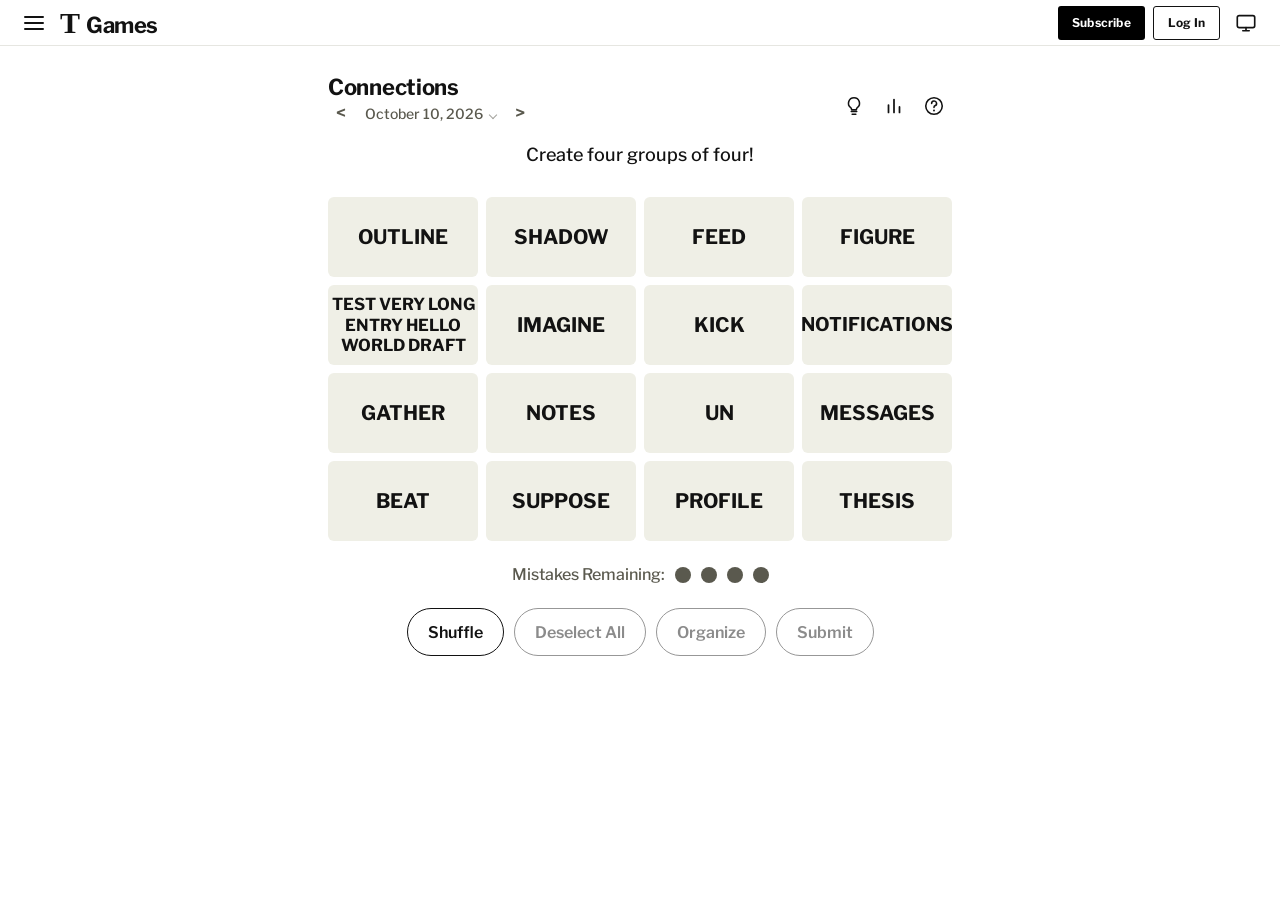
==== commit 637f6fa7: "Add puzzle list picker with progress status - Open a scrollable puzzle list by clicking the date - S" ====
--- a/index.html
+++ b/index.html
@@ -82,8 +82,8 @@
         <h1 class="game-head__title">Connections</h1>
         <div class="game-head__date">
           <button type="button" class="date-nav" id="prev" aria-label="Previous puzzle">&lt;</button>
-          <span id="date">October 10, 2026</span>
-          <button type="button" class="date-nav" id="next" aria-label="Next puzzle">&gt;</button>
+          <button type="button" class="date-display" id="date" aria-haspopup="dialog" aria-controls="puzzles-modal" aria-expanded="false">October 10, 2026</button>
+          <button type="button" class="date-nav" id="next" aria-label="New Game" title="New Game">&gt;</button>
         </div>
       </div>
       <div class="game-head__actions">
@@ -144,6 +144,20 @@
     </div>
   </div>
 
+  <div id="puzzles-modal" class="modal-backdrop" aria-hidden="true" hidden>
+    <div class="modal puzzles-modal" role="dialog" aria-modal="true" aria-labelledby="puzzles-title">
+      <div class="modal__header">
+        <h2 id="puzzles-title" class="modal__title">Puzzles</h2>
+        <button type="button" id="puzzles-close" class="modal__close" aria-label="Close dialog">
+          <svg viewBox="0 0 24 24" width="20" height="20" aria-hidden="true">
+            <path d="M18 6L6 18M6 6l12 12" fill="none" stroke="currentColor" stroke-width="2.6" stroke-linecap="round"/>
+          </svg>
+        </button>
+      </div>
+      <div id="puzzles-list" class="puzzles-list"></div>
+    </div>
+  </div>
+
   <script type="module" src="app.js"></script>
 </body>
 </html>
--- a/styles.css
+++ b/styles.css
@@ -25,6 +25,7 @@
   --primary-fg:#fff;
   --primary-hover:#222;
   --share-hover:#f8f8f8;
+  --score-solved:#3d7a1c;
 }
 
 :root[data-theme="dark"]{
@@ -46,6 +47,7 @@
   --primary-fg:#121212;
   --primary-hover:#dcdcdc;
   --share-hover:#2e2e2e;
+  --score-solved:#A6C96A;
 }
 
 @media (prefers-color-scheme: dark){
@@ -68,6 +70,7 @@
     --primary-fg:#121212;
     --primary-hover:#dcdcdc;
     --share-hover:#2e2e2e;
+    --score-solved:#A6C96A;
   }
 }
 
@@ -165,6 +168,13 @@
 .game-head__date{display:flex;align-items:center;gap:4px;font-size:14px;font-weight:500;color:var(--muted);margin:2px 0 0}
 .date-nav{background:none;border:0;padding:2px 8px;color:var(--muted);font:600 18px var(--franklin);line-height:1;cursor:pointer;border-radius:4px}
 .date-nav:hover{background:var(--hover);color:var(--ink)}
+.date-display{background:none;border:0;padding:2px 7px;color:inherit;font:inherit;cursor:pointer;border-radius:4px}
+.date-display:hover{background:var(--hover);color:var(--ink)}
+.date-display::after{
+  content:'';display:inline-block;width:5px;height:5px;margin-left:7px;
+  border-right:1.5px solid currentColor;border-bottom:1.5px solid currentColor;
+  transform:rotate(45deg);vertical-align:1px;opacity:.55;
+}
 .game-head__actions{display:flex;gap:4px}
 
 /* ---------- board ---------- */
@@ -295,6 +305,41 @@
 .modal-btn--continue,.modal-btn--guesses{background:var(--primary);border:1.5px solid var(--primary);color:var(--primary-fg)}
 .modal-btn--continue:hover,.modal-btn--guesses:hover{background:var(--primary-hover)}
 
+/* ---------- puzzle list modal ---------- */
+.puzzles-modal{max-width:430px;padding-bottom:14px}
+.puzzles-list{
+  display:flex;flex-direction:column;
+  margin:14px -12px 0;padding:0 12px;max-height:min(64vh,480px);
+  overflow-y:auto;overscroll-behavior:contain;
+  scrollbar-width:thin;scrollbar-color:var(--line) transparent;
+}
+.puzzles-list::-webkit-scrollbar{width:10px}
+.puzzles-list::-webkit-scrollbar-button{display:none}
+.puzzles-list::-webkit-scrollbar-thumb{background:var(--line);border-radius:6px;border:2px solid var(--surface)}
+.puzzles-list::-webkit-scrollbar-track{background:transparent}
+.puzzle-row{
+  display:flex;align-items:center;justify-content:space-between;gap:14px;
+  width:100%;padding:12px 10px;border:0;border-bottom:1px solid var(--hair);
+  border-radius:8px;background:none;color:var(--ink);text-align:left;cursor:pointer;
+}
+.puzzle-row:last-child{border-bottom:0}
+.puzzle-row:hover{background:var(--hover)}
+.puzzle-row[aria-current]{background:var(--hover)}
+.puzzle-row:focus-visible{outline:2px solid var(--ink);outline-offset:-2px}
+.puzzle-row__text{display:flex;flex-direction:column;gap:2px;min-width:0}
+.puzzle-row__date{font-size:15px;font-weight:600;line-height:1.2;color:var(--ink)}
+.puzzle-row__num{font-size:12px;font-weight:500;line-height:1.2;color:var(--muted)}
+.puzzle-row__score{
+  flex:none;font-size:12px;font-weight:700;line-height:1;
+  letter-spacing:.2px;font-variant-numeric:tabular-nums;
+}
+.puzzle-row__score--solved{color:var(--score-solved)}
+.puzzle-row__score--attempted{color:var(--muted);font-weight:600}
+.puzzles-loading,.puzzles-empty{
+  padding:28px 8px;text-align:center;color:var(--muted);
+  font-size:14px;font-weight:500;
+}
+
 .controls-sub{display:flex;justify-content:center;margin-top:12px;width:100%}
 .controls-sub[hidden]{display:none}
 
